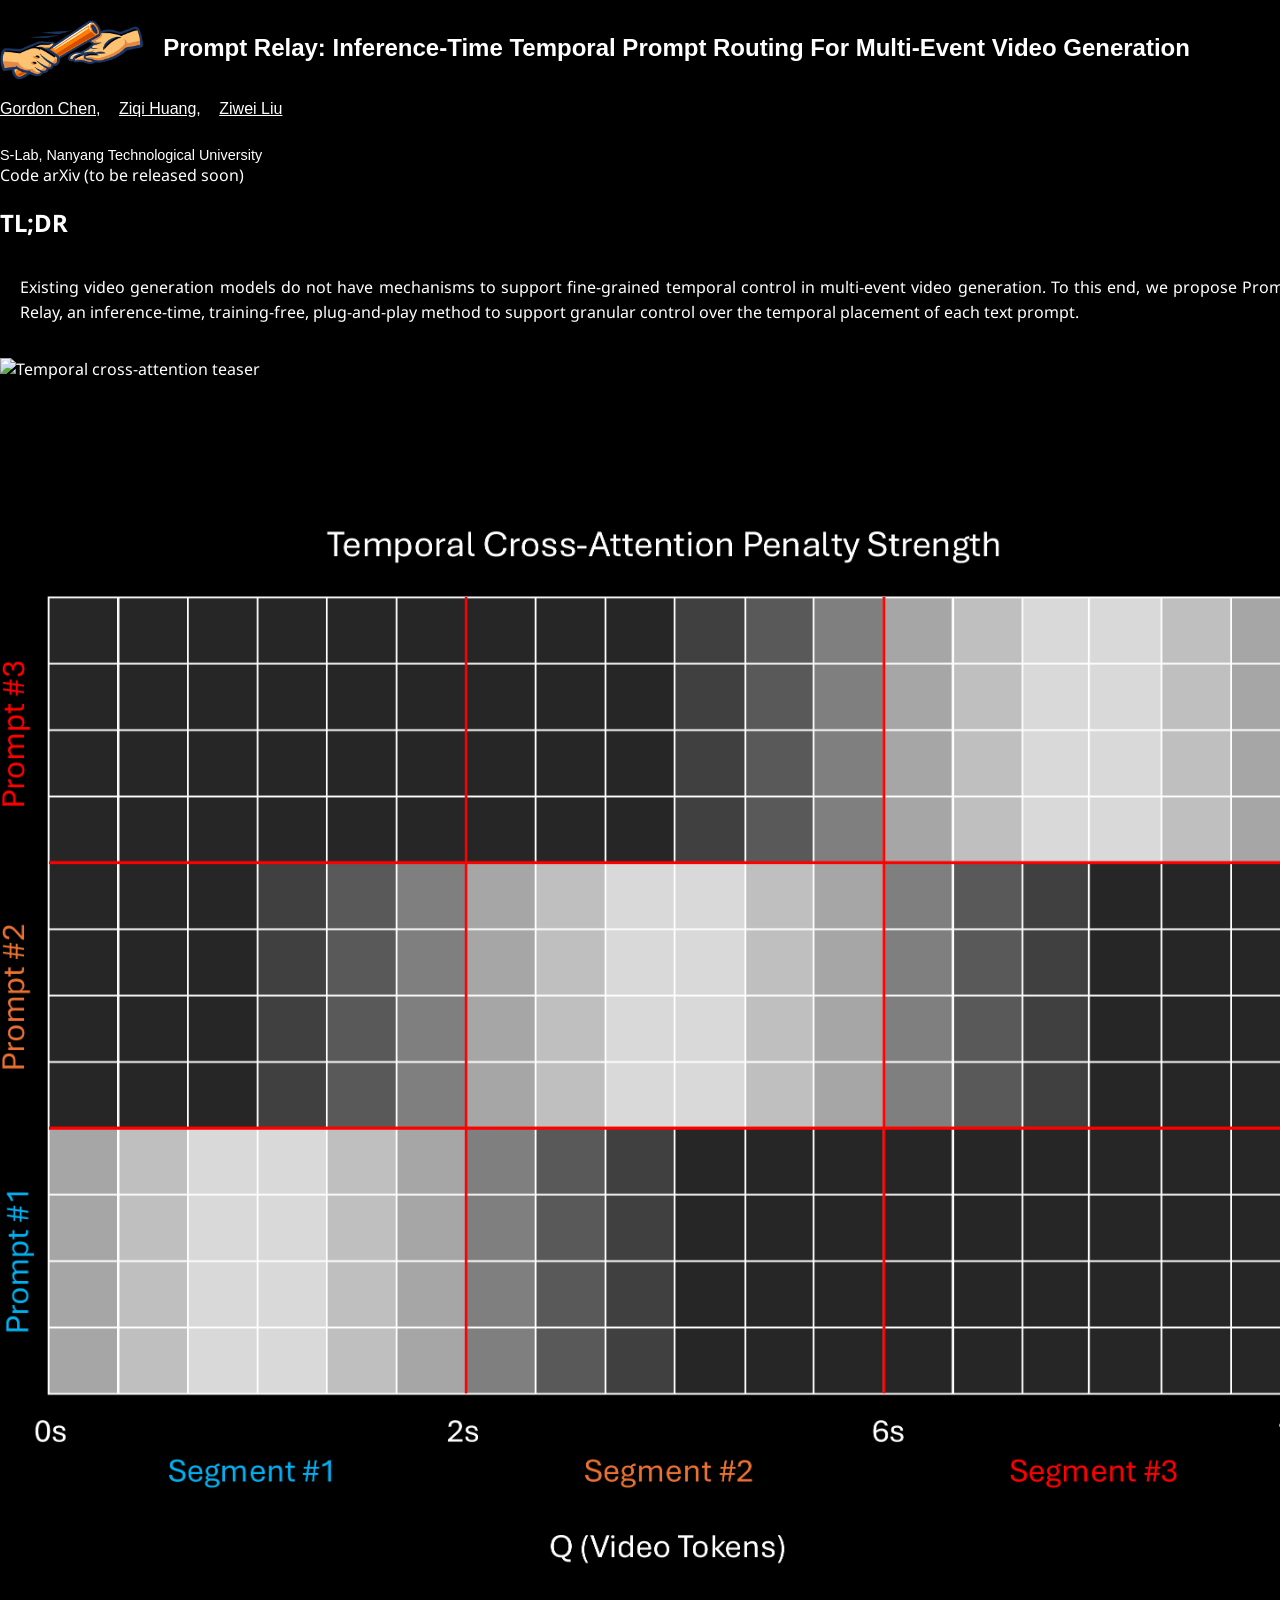
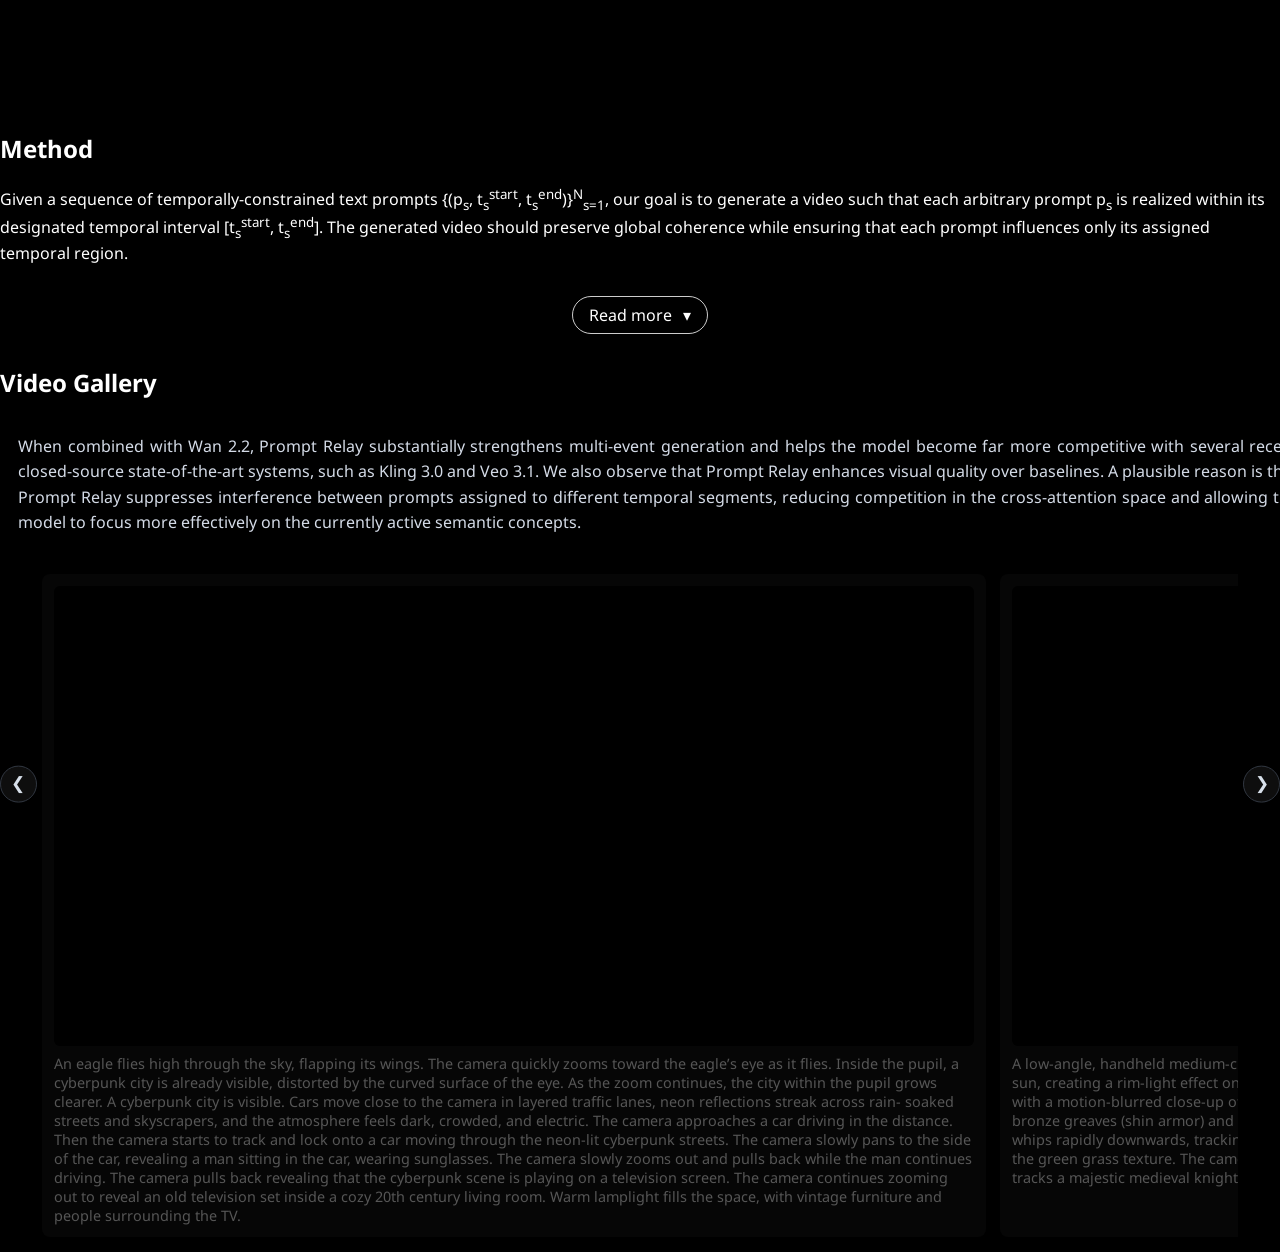
==== index.html @ 47ffadb6 "Update" ====
<!DOCTYPE html>
<html>
<head>
  <meta charset="utf-8">
  <link rel="icon" type="image/png" href="static/images/S.png">

  <title>Prompt Relay</title>
  <link href="https://fonts.googleapis.com/css?family=Google+Sans|Noto+Sans|Castoro"
  rel="stylesheet">

  <link rel="stylesheet" href="static/css/bulma.min.css">
  <link rel="stylesheet" href="static/css/bulma-carousel.min.css">
  <link rel="stylesheet" href="static/css/bulma-slider.min.css">
  <link rel="stylesheet" href="static/css/fontawesome.all.min.css">
  <link rel="stylesheet"
  href="https://cdn.jsdelivr.net/gh/jpswalsh/academicons@1/css/academicons.min.css">
  <link rel="stylesheet" href="static/css/index.css">

  <script src="https://ajax.googleapis.com/ajax/libs/jquery/3.5.1/jquery.min.js"></script>
  <script src="https://documentcloud.adobe.com/view-sdk/main.js"></script>
  <script defer src="static/js/fontawesome.all.min.js"></script>
  <script src="static/js/bulma-carousel.min.js"></script>
  <script src="static/js/bulma-slider.min.js"></script>
  <script src="static/js/index.js"></script>
</head>
<body>


  <section class="hero">
    <div class="hero-body">
      <div class="container is-max-desktop">
        <div class="columns is-centered">
          <div class="column has-text-centered">
            <h1 class="title is-1 publication-title">
              <img src="static/images/application/Logo.png" alt="Logo" class="title-logo">
              Prompt Relay: Inference-Time Temporal Prompt Routing For Multi-Event Video Generation
            </h1>

            <div class="is-size-5 publication-authors">
              <!-- Paper authors -->
              <span class="author-block">
                <a href="https://gordonchen19.github.io/" target="_blank">Gordon Chen</a>,</span>
                <span class="author-block">
                  <a href="https://ziqihuangg.github.io" target="_blank">Ziqi Huang</a>,</span>
                  <span class="author-block">
                    <a href="https://liuziwei7.github.io" target="_blank">Ziwei Liu</a>
                  </span>
                  </div>

                  <br>

                  <div class="is-size-5 publication-authors">
                 <span class="author-block affiliation">S-Lab, Nanyang Technological University </span><br>
                  </div>

                  <div class="column has-text-centered">
                    <div class="publication-links">

                  <!-- Github link -->
                  <span class="link-block">
                    <a href="https://github.com/GordonChen19/Prompt-Relay/" target="_blank"
                    class="external-link button is-normal is-rounded is-dark">
                    <span class="icon">
                      <i class="fab fa-github"></i>
                    </span>
                    <span>Code</span>
                  </a>
                </span>

                <!-- arXiv link -->
                <span class="link-block">
                  <span class="external-link button is-normal is-rounded is-dark" aria-disabled="true">
                    <span class="icon">
                      <i class="ai ai-arxiv"></i>
                    </span>
                    <span>arXiv (to be released soon)</span>
                  </span>
                </span>

            </div>

            
          </div>
        </div>
      </div>
    </div>
  </div>
</section>

<!-- Paper abstract -->
<section class="section hero is-dark">
  <div class="container is-max-desktop">
    <div class="columns is-centered has-text-centered">
      <div class="column is-four-fifths">

        <div class="content">
           <h2 class="title is-3 has-text-centered has-text-white">TL;DR</h2>
          <p class="tldr-summary">
            Existing video generation models do not have mechanisms to support fine-grained temporal control in multi-event video generation. To this end, we propose Prompt Relay, an inference-time, training-free, plug-and-play method to support granular control over the temporal placement of each text prompt.
          </p>
          <figure class="teaser-gif">
            <img src="static/images/Teaser.gif" alt="Temporal cross-attention teaser">
          </figure>
        </div>
      </div>
    </div>
  </div>
</section>
<!-- End paper abstract -->

<!-- Pipeline section -->

  <div class="container is-max-desktop">
    <div class="columns is-centered has-text-centered">
      <div class="column is-four-fifths">
      
        <div class="content has-text-justified">

          <figure class="pipeline-figure">
            <img
              src="static/images/application/Grid.png"
            />
          </figure>
          <h2 class="title is-3 has-text-centered has-text-white">Method</h2>
          <p>
            Given a sequence of temporally-constrained text prompts {(p<sub>s</sub>, t<sub>s</sub><sup>start</sup>, t<sub>s</sub><sup>end</sup>)}<sup>N</sup><sub>s=1</sub>, our goal is to generate a video such that each arbitrary prompt p<sub>s</sub> is realized within its designated temporal interval [t<sub>s</sub><sup>start</sup>, t<sub>s</sub><sup>end</sup>]. The generated video should preserve global coherence while ensuring that each prompt influences only its assigned temporal region.
          </p>

         

          <div class="method-collapsible" data-method-collapsible>
            <div class="method-content" hidden>
              <h2 class="title is-3 has-text-centered has-text-white">Temporal Cross-Attention Routing</h2>
              <p>
                We enforce temporal locality by injecting a distance-based penalty term, C, into the cross-attention mechanism:
              </p>
              <div class="equation">Attn(Q, K, V) = softmax(<span class="frac"><span class="num">QK<sup>T</sup></span><span class="den">&radic;d</span></span> - C(Q, K)) V</div>
              <p>
                The role of C(Q, K) is to suppress attention between query and key tokens that do not fall within the same temporal interval [t<sub>s</sub><sup>start</sup>, t<sub>s</sub><sup>end</sup>]. This constrains each prompt to guide generation only within its designated segment and prevents semantic leakage into other parts of the video. For an arbitrary query token indexed by i and a key token j associated with prompt p<sub>s</sub>, the penalty is defined as:
              </p>
              <div class="equation">C(i, j) = 1[j &isin; K<sub>s</sub>] &middot; <span class="frac"><span class="num">ReLU(|f(i) - m<sub>s</sub>| - w)<sup>2</sup></span><span class="den">2&nbsp;&sigma;<sup>2</sup></span></span>,&nbsp;&nbsp;m<sub>s</sub> = <span class="frac"><span class="num">t<sub>s</sub><sup>start</sup> + t<sub>s</sub><sup>end</sup></span><span class="den">2</span></span></div>
              <p>
                Here, f(i) denotes the latent frame index associated with query token i, and m<sub>s</sub> denotes the midpoint of the corresponding temporal segment. The parameter w defines a local window around the segment midpoint within which no penalty is applied, while σ controls the rate at which attention decays outside this window. Query tokens within the window incur zero penalty and can attend freely to their associated prompt tokens. Beyond this region, attention is smoothly attenuated as a function of the temporal distance between the query and the segment midpoint.
              </p>
              <h3 class="title is-4 has-text-centered has-text-white">Boundry-Aware Decay</h3>
              <p>
                To suppress semantic interference across temporal segments, attention between queries near segment boundaries and prompt tokens from neighboring segments should be negligible. We therefore choose the decay parameter σ so that the attention prior sufficiently decreases near segment endpoints. Since our penalty subtracts C(i,j) from the logits, it applies a multiplicative factor exp(-C(i,j)) to the unnormalized attention scores before softmax. This prior is 1 inside the “free-attention” window and decays toward the segment boundaries. Let the endpoint distance from the segment midpoint be L. We choose σ such that the prior reaches a small user-defined value ϵ ∈ (0,1) at the endpoints:
              </p>
              <div class="equation">
                exp(-<span class="frac"><span class="num">(L - w)<sup>2</sup></span><span class="den">2&sigma;<sup>2</sup></span></span>) = &epsilon; &rArr; &sigma; = <span class="frac"><span class="num">L - w</span><span class="den">2 ln(1/&epsilon;)</span></span>.
              </div>
              <p>
                This formulation ensures smooth transitions between neighboring prompts while preventing destructive interference across segments. As a result, each textual instruction primarily influences its intended temporal region, allowing the model to focus on one semantic concept at a time while maintaining global temporal coherence.
              </p>
            </div>
            <button class="method-read-button" type="button" aria-expanded="false">Read more</button>
          </div>
        </div>
      </div>
    </div>
  </div>

<!-- End Pipeline section -->




<!-- Video grid section -->
<section class="section hero is-dark">
  <div class="container is-max-desktop video-grid-section">
    <h2 class="title is-3 has-text-centered">Video Gallery</h2>
    <p class="video-gallery-note">
      When combined with Wan 2.2, Prompt Relay substantially strengthens multi-event generation and helps the model become far more competitive with several recent closed-source state-of-the-art systems, such as Kling 3.0 and Veo 3.1. We also observe that Prompt Relay enhances visual quality over baselines. A plausible reason is that Prompt Relay suppresses interference between prompts assigned to different temporal segments, reducing competition in the cross-attention space and allowing the model to focus more effectively on the currently active semantic concepts.
      
    </p>

    <div class="video-row">
      <div class="video-carousel" data-video-carousel tabindex="0" aria-label="Video gallery carousel">
        <button class="video-carousel-nav is-prev" type="button" aria-label="Show previous video">&#10094;</button>
        <div class="video-carousel-viewport">
          <div class="video-carousel-track">
        <div
          class="video-card"
          data-default-model="wan2-2-prompt-relay"
          data-model-config='[
            {"key":"kling-2-6","label":"Kling 2.6"},
            {"key":"kling-3-0","label":"Kling 3.0"},
            {"key":"veo3-1","label":"Veo3.1"},
            {"key":"wan2-2","label":"Wan2.2"},
            {"key":"wan2-2-prompt-relay","label":"Wan2.2 + Prompt Relay (Ours)"}
          ]'
          data-model-kling-2-6="static/videos/eagle/kling26.mp4"
          data-model-kling-3-0="static/videos/eagle/kling3.mp4"
          data-model-veo3-1="static/videos/eagle/veo31.mp4"
          data-model-wan2-2="static/videos/eagle/wan22.mp4"
          data-model-wan2-2-prompt-relay="static/videos/eagle/scene_transition_1.mp4">
          <div class="media-wrap">
            <video class="media-clip" src="static/videos/eagle/scene_transition_1.mp4" autoplay muted loop playsinline preload="metadata"></video>
          </div>
          <div class="video-caption">An eagle flies high through the sky, flapping its wings. The camera quickly zooms toward the eagle’s eye as it flies. Inside the
pupil, a cyberpunk city is already visible, distorted by the curved surface of the eye. As the zoom continues, the city within the pupil
grows clearer. A cyberpunk city is visible. Cars move close to the camera in layered traffic lanes, neon reflections streak across rain-
soaked streets and skyscrapers, and the atmosphere feels dark, crowded, and electric. The camera approaches a car driving in the
distance. Then the camera starts to track and lock onto a car moving through the neon-lit cyberpunk streets. The camera slowly pans to
the side of the car, revealing a man sitting in the car, wearing sunglasses. The camera slowly zooms out and pulls back while the man
continues driving. The camera pulls back revealing that the cyberpunk scene is playing on a television screen. The camera continues
zooming out to reveal an old television set inside a cozy 20th century living room. Warm lamplight fills the space, with vintage furniture
and people surrounding the TV.</div>
        </div>
        <div
          class="video-card"
          data-prompt="A caveman stands in a rugged landscape, transforms into a Spartan warrior, then into a medieval knight in full armor."
          data-default-model="wan2-2-prompt-relay"
          data-model-config='[
            {"key":"kling-2-6","label":"Kling 2.6"},
            {"key":"kling-3-0","label":"Kling 3.0"},
            {"key":"veo3-1","label":"Veo3.1"},
            {"key":"wan2-2","label":"Wan2.2"},
            {"key":"wan2-2-prompt-relay","label":"Wan2.2 + Prompt Relay (Ours)"}
          ]'
          data-model-kling-2-6="static/videos/caveman/kling26.mp4"
          data-model-kling-3-0="static/videos/caveman/kling3.mp4"
          data-model-veo3-1="static/videos/caveman/veo31.mp4"
          data-model-wan2-2="static/videos/caveman/wan22.mp4"
          data-model-wan2-2-prompt-relay="static/videos/caveman/scene_transition_2.mp4">
          <div class="media-wrap">
            <video class="media-clip" src="static/videos/caveman/scene_transition_2.mp4" autoplay muted loop playsinline preload="metadata"></video>
          </div>
          <div class="video-caption">A low-angle, handheld medium-close shot tracking a rugged caveman walking through tall, swaying grass. He is backlit
by the setting sun, creating a rim-light effect on his furs. The camera whips rapidly downwards, tracking past the caveman's hairy
legs. The frame fills with a motion-blurred close-up of the rushing green grass texture. The camera whips rapidly upwards from the
grass, revealing the bronze greaves (shin armor) and red tunic of a Spartan. It continues tilting up to a medium-close shot of a
Spartan soldier. The camera whips rapidly downwards, tracking past the Spartan's large round shield and legs. The frame fills with
a motion-blurred close-up of the green grass texture. The camera whips rapidly upwards from the grass, revealing the metal-shod
hooves of a horse. The camera tracks a majestic medieval knight in shining plate armor riding the horse through the grass.</div>
        </div>
        <div
          class="video-card"
          data-prompt=""
          data-default-model="wan2-2-prompt-relay"
          data-model-config='[
            {"key":"kling-2-6","label":"Kling 2.6"},
            {"key":"kling-3-0","label":"Kling 3.0"},
            {"key":"veo3-1","label":"Veo3.1"},
            {"key":"wan2-2","label":"Wan2.2"},
            {"key":"wan2-2-prompt-relay","label":"Wan2.2 + Prompt Relay (Ours)"}
          ]'
          data-model-kling-2-6="static/videos/hkcanyon/kling26.mp4"
          data-model-kling-3-0="static/videos/hkcanyon/kling3.mp4"
          data-model-veo3-1="static/videos/hkcanyon/veo31.mp4"
          data-model-wan2-2="static/videos/hkcanyon/wan22.mp4"
          data-model-wan2-2-prompt-relay="static/videos/hkcanyon/pr.mp4">
          <div class="media-wrap">
            <video class="media-clip" src="static/videos/hkcanyon/pr.mp4" autoplay muted loop playsinline preload="metadata"></video>
          </div>
          <div class="video-caption"> Prompt: A handheld, front-facing, selfie perspective of a man filming himself at arm’s length, as if he is vlogging. The
framing feels intimate and direct, with the camera clearly handheld. The man looks directly into the lens, centered in frame,
standing on a busy street in Hong Kong. Neon signs glow behind him, skyscrapers loom overhead, and crowds move in the
background. The lighting is vibrant and urban, while the man remains centered and continues looking directly into the
camera. The man raises his hand toward the camera. His palm moves closer until his hand completely fills the frame and
covers the camera, smoothly blocking the lens and cutting off the scene. The hand pulls away from the lens, revealing the
man in the same framing but now is filming himself in the grand canyons. The lighting is dramatic, with strong contrasts.</div>
        </div>
        <div
          class="video-card"
          data-prompt=""
          data-default-model="wan2-2-prompt-relay"
          data-model-config='[
            {"key":"kling-2-6","label":"Kling 2.6"},
            {"key":"kling-3-0","label":"Kling 3.0"},
            {"key":"veo3-1","label":"Veo3.1"},
            {"key":"wan2-2","label":"Wan2.2"},
            {"key":"wan2-2-prompt-relay","label":"Wan2.2 + Prompt Relay (Ours)"}
          ]'
          data-model-kling-2-6="static/videos/child/kling26.mp4"
          data-model-kling-3-0="static/videos/child/kling3.mp4"
          data-model-veo3-1="static/videos/child/veo31.mp4"
          data-model-wan2-2="static/videos/child/wan22.mp4"
          data-model-wan2-2-prompt-relay="static/videos/child/prompt_relay.mp4">
          <div class="media-wrap">
            <video class="media-clip" src="static/videos/child/prompt_relay.mp4" autoplay muted loop playsinline preload="metadata"></video>
          </div>
          <div class="video-caption">Prompt: A single continuous cinematic shot inside a cozy child's bedroom during the daytime. Warm sunlight streams through the window, toys and books are scattered around the room, and the atmosphere feels lively, playful, and realistic. A young boy is playing in his room. A young boy is lying flat on his bed in the middle of his room, staring up at the ceiling. After a brief moment, he rolls over, pushes himself up, stands on the mattress, and starts jumping on the bed. He bounces up and down repeatedly with excitement, his hair and clothes moving naturally with each jump, while the bed sheets ripple beneath him. The boy then runs toward a pile of toys near the corner of the room, grabs a toy airplane, and pretends to fly it through the air while making playful swooping motions with his arm. He races in a circle around the room.</div>
        </div>
          </div>
        </div>
        <button class="video-carousel-nav is-next" type="button" aria-label="Show next video">&#10095;</button>
        <div class="video-carousel-dots" aria-label="Select video"></div>
      </div>
    </div>

  </div>
</section>
<!-- End video grid section -->

<div class="prompt-overlay" id="prompt-overlay" aria-hidden="true">
  <div class="prompt-panel" role="dialog" aria-modal="true" aria-labelledby="prompt-title">
    <div class="prompt-header">
      <h3 id="prompt-title" class="title is-4">Full Prompt</h3>
      <button class="prompt-close" type="button" aria-label="Close prompt">&times;</button>
    </div>
    <pre class="prompt-text" id="prompt-text"></pre>
  </div>
</div>


  <footer class="footer">
  <div class="container">
    <div class="columns is-centered">
      <div class="column is-8">
        <div class="content">



        </div>
      </div>
    </div>
  </div>
</footer>

<!-- Statcounter tracking code -->
  
<!-- You can add a tracker to track page visits by creating an account at statcounter.com -->

    <!-- End of Statcounter Code -->

  </body>
  </html>
---- static/css/index.css ----
html,
body {
  margin: 0;
  padding: 0;
  background-color: #000;
}

body {
  font-family: 'Noto Sans', sans-serif;
  background-color: #000;
  color: #fff;
}

.hero, .section, .hero-body {
  background-color: #000;
  color: #fff;
}

.section.hero .content,
.section.hero .column,
.section.hero .container {
  background-color: transparent;
  color: #fff;
}

.hero.is-light,
.section.hero.is-light {
  background-color: #000;
  color: #fff;
}

.hero.is-dark,
.section.hero.is-dark {
  background-color: #000;
  color: #fff;
}


.footer .icon-link {
    font-size: 25px;
    color: #fff;
}

.footer {
  background-color: #000;
  color: #fff;
}

.link-block a,
.link-block .button {
    margin-top: 5px;
    margin-bottom: 5px;
}

.dnerf {
  font-variant: small-caps;
}


.teaser .hero-body {
  padding-top: 0;
  padding-bottom: 3rem;
}

.teaser {
  font-family: 'Google Sans', sans-serif;
}


.publication-title {
}

.publication-banner {
  max-height: parent;

}

.publication-banner video {
  position: relative;
  left: auto;
  top: auto;
  transform: none;
  object-fit: fit;
}

.publication-header .hero-body {
}

.publication-title {
    font-family: 'Google Sans', sans-serif;
}

.publication-authors .author-block:not(.affiliation) {
  margin-right: 14px;
  margin-bottom: 6px;
}

.publication-authors .author-block:not(.affiliation):last-child {
  margin-right: 0;
}

.affiliation {
  font-size: 0.9em;
  margin-right: 0;
  display: inline-block;
}

.math-block {
  background: transparent;
  color: #fff;
  font-family: 'Menlo', monospace;
  white-space: pre-wrap;
  margin: 0.5rem 0;
  padding: 0;
}

.equation {
  text-align: center;
  font-family: 'Menlo', monospace;
  color: #fff;
  margin: 0.75rem 0;
  white-space: normal;
  font-size: 1.05em;
}

.equation .frac {
  display: inline-block;
  text-align: center;
  vertical-align: middle;
  margin: 0 4px;
  white-space: nowrap;
}

.equation .frac .num,
.equation .frac .den {
  display: block;
  padding: 0 2px;
}

.equation .frac .den {
  border-top: 1px solid currentColor;
  padding-top: 2px;
}

.equation sup,
.equation sub {
  font-size: 0.75em;
}

.cost-visualizer {
  margin: 1.25rem 0 0.75rem;
  padding: 1rem;
  border: 1px solid #2b2b2b;
  border-radius: 12px;
  background: linear-gradient(180deg, #0d0f12 0%, #050607 100%);
}

.cost-visualizer-title {
  margin-bottom: 0.35rem !important;
}

.cost-visualizer-note {
  margin-bottom: 1rem !important;
  color: #d1d5db;
  font-size: 0.95rem;
}

.cost-controls {
  display: grid;
  grid-template-columns: repeat(3, minmax(0, 1fr));
  gap: 0.7rem 1rem;
  margin-bottom: 1rem;
}

.cost-control {
  display: grid;
  grid-template-columns: 1fr auto;
  align-items: center;
  column-gap: 0.6rem;
  row-gap: 0.4rem;
  font-size: 0.9rem;
  color: #f2f2f2;
}

.cost-control input[type="range"] {
  grid-column: 1 / -1;
  width: 100%;
  accent-color: #3cd4ff;
}

.cost-control-static {
  border-top: 1px dashed #28303a;
  padding-top: 0.45rem;
}

.cost-control-value {
  min-width: 3.3rem;
  text-align: right;
  font-family: 'Menlo', monospace;
  font-size: 0.85rem;
  color: #8ee8ff;
}

.cost-chart-shell {
  border: 1px solid #26313a;
  border-radius: 10px;
  padding: 0.5rem;
  background: #020406;
}

.cost-attention-chart {
  width: 100%;
  height: auto;
  display: block;
}

.cost-grid-line {
  stroke: #2a3138;
  stroke-width: 1;
}

.cost-grid-label {
  fill: #9ca3af;
  font-size: 10px;
  font-family: 'Noto Sans', sans-serif;
}

.cost-axis-line {
  stroke: #6b7280;
  stroke-width: 1.2;
}

.cost-axis-title {
  fill: #e5e7eb;
  font-size: 12px;
  font-family: 'Noto Sans', sans-serif;
}

.cost-segment-zone {
  fill: rgba(84, 247, 170, 0.09);
}

.cost-no-penalty-zone {
  fill: rgba(82, 198, 255, 0.12);
}

.cost-attention-path {
  fill: none;
  stroke: #3cd4ff;
  stroke-width: 2.5;
  stroke-linecap: round;
  stroke-linejoin: round;
}

.cost-query-line {
  stroke: #f59e0b;
  stroke-width: 1.5;
  stroke-dasharray: 5 4;
}

.cost-query-point {
  fill: #f59e0b;
}

.cost-query-label {
  fill: #fcd34d;
  font-size: 11px;
  font-family: 'Menlo', monospace;
}

.cost-readout {
  margin-top: 0.8rem;
  display: flex;
  flex-wrap: wrap;
  gap: 0.6rem 1.3rem;
  font-size: 0.9rem;
  color: #dbeafe;
}

.cost-readout strong {
  color: #fff;
  font-family: 'Menlo', monospace;
}

@media (max-width: 768px) {
  .cost-controls {
    grid-template-columns: 1fr;
  }

  .cost-readout {
    font-size: 0.85rem;
    gap: 0.5rem 0.9rem;
  }
}

.teaser-gif {
  display: flex;
  justify-content: center;
  margin: 1rem auto 0;
}

.tldr-heading {
  margin: 0 0 0.5rem;
  font-size: 1.45em;
  font-weight: 800;
  color: #fff;
  text-align: center;
}

.section.hero .content h3.tldr-heading {
  color: #fff !important;
}

.tldr-summary {
  margin: 0.75rem 0 0;
  width: 100%;
  max-width: none;
  padding: 1rem 1.25rem;
  text-align: justify;
  text-align-last: left;
  color: #fff;
  line-height: 1.6;
  border: none;
  background: transparent;
}

.teaser-gif img {
  max-width: 130%;
  width: 130%;
  height: auto;
}

.pipeline-figure {
  display: flex;
  justify-content: center;
}

.pipeline-figure img {
  width: 150%;
  max-width: 150%;
  height: auto;
  display: block;
}

.method-collapsible {
  margin-top: 2rem;
  text-align: center;
}

.method-read-button {
  display: inline-block;
  cursor: pointer;
  padding: 0.45rem 1rem;
  border: 1px solid rgba(255, 255, 255, 0.8);
  border-radius: 999px;
  color: #fff;
  font-weight: 700;
  background: transparent;
  user-select: none;
  font: inherit;
}

.method-read-button::after {
  content: " \25BE";
  margin-left: 0.4rem;
}

.method-read-button[aria-expanded="true"]::after {
  content: " \25B4";
}

.method-content {
  margin-bottom: 0.9rem;
}

.method-content[hidden] {
  display: none !important;
}

.method-content p {
  text-align: justify;
  text-align-last: left;
}

.method-content .equation {
  text-align: center;
}

.video-grid-section {
  margin-top: 2rem;
}

.video-gallery-note {
  width: 100%;
  max-width: none;
  margin: 0.25rem 0 1.2rem;
  padding: 0.9rem 1.15rem;
  color: #d4dbe7;
  line-height: 1.6;
  text-align: justify;
  text-align-last: left;
}

.video-row {
  margin-top: 1.5rem;
}

.video-row .row-title {
  margin-bottom: 1rem;
}

.video-carousel {
  position: relative;
  padding: 0 2.6rem;
}

.video-carousel:focus-visible {
  outline: 2px solid #3cd4ff;
  outline-offset: 4px;
  border-radius: 10px;
}

.video-carousel-viewport {
  overflow: hidden;
}

.video-carousel-track {
  display: flex;
  gap: 0.9rem;
  transition: transform 0.35s ease;
  will-change: transform;
}

.video-carousel-track > .video-card {
  flex: 0 0 min(88%, 920px);
  min-width: min(88%, 920px);
  opacity: 0.42;
  transition: opacity 0.25s ease;
}

.video-carousel-track > .video-card.is-active {
  opacity: 1;
}

.video-carousel-nav {
  position: absolute;
  top: clamp(95px, 25vw, 210px);
  transform: translateY(-50%);
  width: 2.3rem;
  height: 2.3rem;
  border-radius: 999px;
  border: 1px solid #313741;
  background: rgba(15, 15, 15, 0.95);
  color: #d8e0ea;
  font-size: 1.05rem;
  line-height: 1;
  cursor: pointer;
  display: grid;
  place-items: center;
  transition: background 0.2s ease, border-color 0.2s ease, color 0.2s ease;
  z-index: 2;
}

.video-carousel-nav.is-prev {
  left: 0;
}

.video-carousel-nav.is-next {
  right: 0;
}

.video-carousel-nav:hover {
  border-color: #4a5667;
  color: #f4f8ff;
}

.video-carousel-nav:disabled {
  opacity: 0.45;
  cursor: default;
}

.video-carousel-nav:focus-visible {
  outline: 2px solid #3cd4ff;
  outline-offset: 2px;
}

.video-carousel-dots {
  margin-top: 0.9rem;
  display: flex;
  justify-content: center;
  gap: 0.5rem;
}

.video-carousel-dot {
  -webkit-appearance: none;
  appearance: none;
  padding: 0;
  flex: 0 0 auto;
  width: 0.62rem;
  height: 0.62rem;
  aspect-ratio: 1 / 1;
  border-radius: 50%;
  border: 1px solid #596274;
  background: transparent;
  line-height: 0;
  cursor: pointer;
  transition: background 0.2s ease, border-color 0.2s ease;
}

.video-carousel-dot.is-active {
  background: #3cd4ff;
  border-color: #3cd4ff;
}

.video-carousel-dot:focus-visible {
  outline: 2px solid #3cd4ff;
  outline-offset: 2px;
}

.video-card {
  background: #0f0f0f;
  padding: 0.75rem;
  border-radius: 8px;
}

.model-switch {
  display: flex;
  flex-wrap: wrap;
  gap: 0.45rem;
  margin-top: 0.6rem;
}

.model-button {
  background: #171a1f;
  border: 1px solid #313741;
  color: #d8e0ea;
  border-radius: 999px;
  padding: 0.3rem 0.72rem;
  font-size: 0.78rem;
  line-height: 1.2;
  cursor: pointer;
  transition: background 0.2s ease, border-color 0.2s ease, color 0.2s ease;
}

.model-button:hover {
  border-color: #4a5667;
  color: #f4f8ff;
}

.model-button.is-active {
  background: rgba(60, 212, 255, 0.12);
  border-color: #3cd4ff;
  color: #dcf8ff;
}

.media-wrap {
  position: relative;
  overflow: hidden;
  border-radius: 6px;
}

.video-card .media-clip {
  width: 100%;
  height: auto;
  display: block;
  background: #000;
}

.video-card video.media-clip {
  pointer-events: none;
}

.prompt-button {
  position: absolute;
  left: 50%;
  bottom: 12px;
  transform: translateX(-50%);
  background: rgba(0, 0, 0, 0.8);
  border: 1px solid #fff;
  color: #fff;
  padding: 0.35rem 0.8rem;
  border-radius: 999px;
  font-size: 0.8rem;
  letter-spacing: 0.02em;
  opacity: 0;
  pointer-events: none;
  transition: opacity 0.2s ease, transform 0.2s ease;
}

.video-card:hover .prompt-button,
.video-card:focus-within .prompt-button {
  opacity: 1;
  pointer-events: auto;
  transform: translateX(-50%) translateY(-2px);
}

.video-caption {
  margin-top: 0.5rem;
  font-size: 0.9em;
  color: #ccc;
}

@media (max-width: 768px) {
  .video-carousel {
    padding: 0 2rem;
  }

  .video-carousel-track {
    gap: 0.7rem;
  }

  .video-carousel-track > .video-card {
    flex: 0 0 86%;
    min-width: 86%;
  }

  .video-carousel-nav {
    width: 2rem;
    height: 2rem;
    font-size: 0.95rem;
  }
}

.prompt-overlay {
  position: fixed;
  inset: 0;
  background: rgba(0, 0, 0, 0.75);
  display: none;
  z-index: 9999;
  padding: 1.5rem;
}

.prompt-overlay.is-visible {
  display: block;
}

.prompt-panel {
  max-width: 900px;
  margin: 0 auto;
  background: #101010;
  border: 1px solid #2b2b2b;
  border-radius: 12px;
  padding: 1rem 1.25rem 1.25rem;
  box-shadow: 0 16px 40px rgba(0, 0, 0, 0.5);
}

.prompt-header {
  display: flex;
  align-items: center;
  justify-content: space-between;
  gap: 1rem;
}

.prompt-close {
  background: transparent;
  border: 1px solid #fff;
  color: #fff;
  width: 32px;
  height: 32px;
  border-radius: 999px;
  cursor: pointer;
  line-height: 1;
}

.prompt-text {
  margin-top: 0.75rem;
  white-space: pre-wrap;
  font-family: 'Menlo', monospace;
  font-size: 0.95rem;
  color: #f5f5f5;
  background: #000;
  border: 1px solid #2b2b2b;
  border-radius: 8px;
  padding: 0.75rem 0.9rem;
  overflow-wrap: anywhere;
}

body.is-prompt-open {
  overflow: hidden;
}

@media (hover: none) {
  .prompt-button {
    opacity: 1;
    pointer-events: auto;
  }
}

.title,
.subtitle,
.content,
.publication-title,
.publication-authors,
.publication-venue,
.publication-awards {
  color: #fff;
}

.publication-authors a,
a {
   color: #fff !important;
}

.publication-authors a:hover,
a:hover {
    text-decoration: underline;
    color: #e0e0e0 !important;
}

a.button,
a.button:hover {
  text-decoration: none;
}

.title-logo {
  height: 60px;
  width: auto;
  margin-right: 12px;
  vertical-align: middle;
}

.publication-authors {
    font-family: 'Google Sans', sans-serif;
}

.publication-venue {
    width: fit-content;
    font-weight: bold;
}

.publication-awards {
    width: fit-content;
    font-weight: bolder;
}

.publication-authors {
}

.author-block {
  display: inline-block;
}

.publication-banner img {
}

.publication-authors {
  /*color: #4286f4;*/
}

.publication-video {
    position: relative;
    width: 100%;
    height: 0;
    padding-bottom: 56.25%;

    overflow: hidden;
    border-radius: 10px !important;
}

.publication-video iframe {
    position: absolute;
    top: 0;
    left: 0;
    width: 100%;
    height: 100%;
}

.publication-body img {
}

.results-carousel {
  overflow: hidden;
}

.results-carousel .item {
  margin: 5px;
  overflow: hidden;
  padding: 20px;
  font-size: 0;
}

.results-carousel video {
  margin: 0;
}

.slider-pagination .slider-page {
  background: #ffffff;
}

.eql-cntrb { 
  font-size: smaller;
}
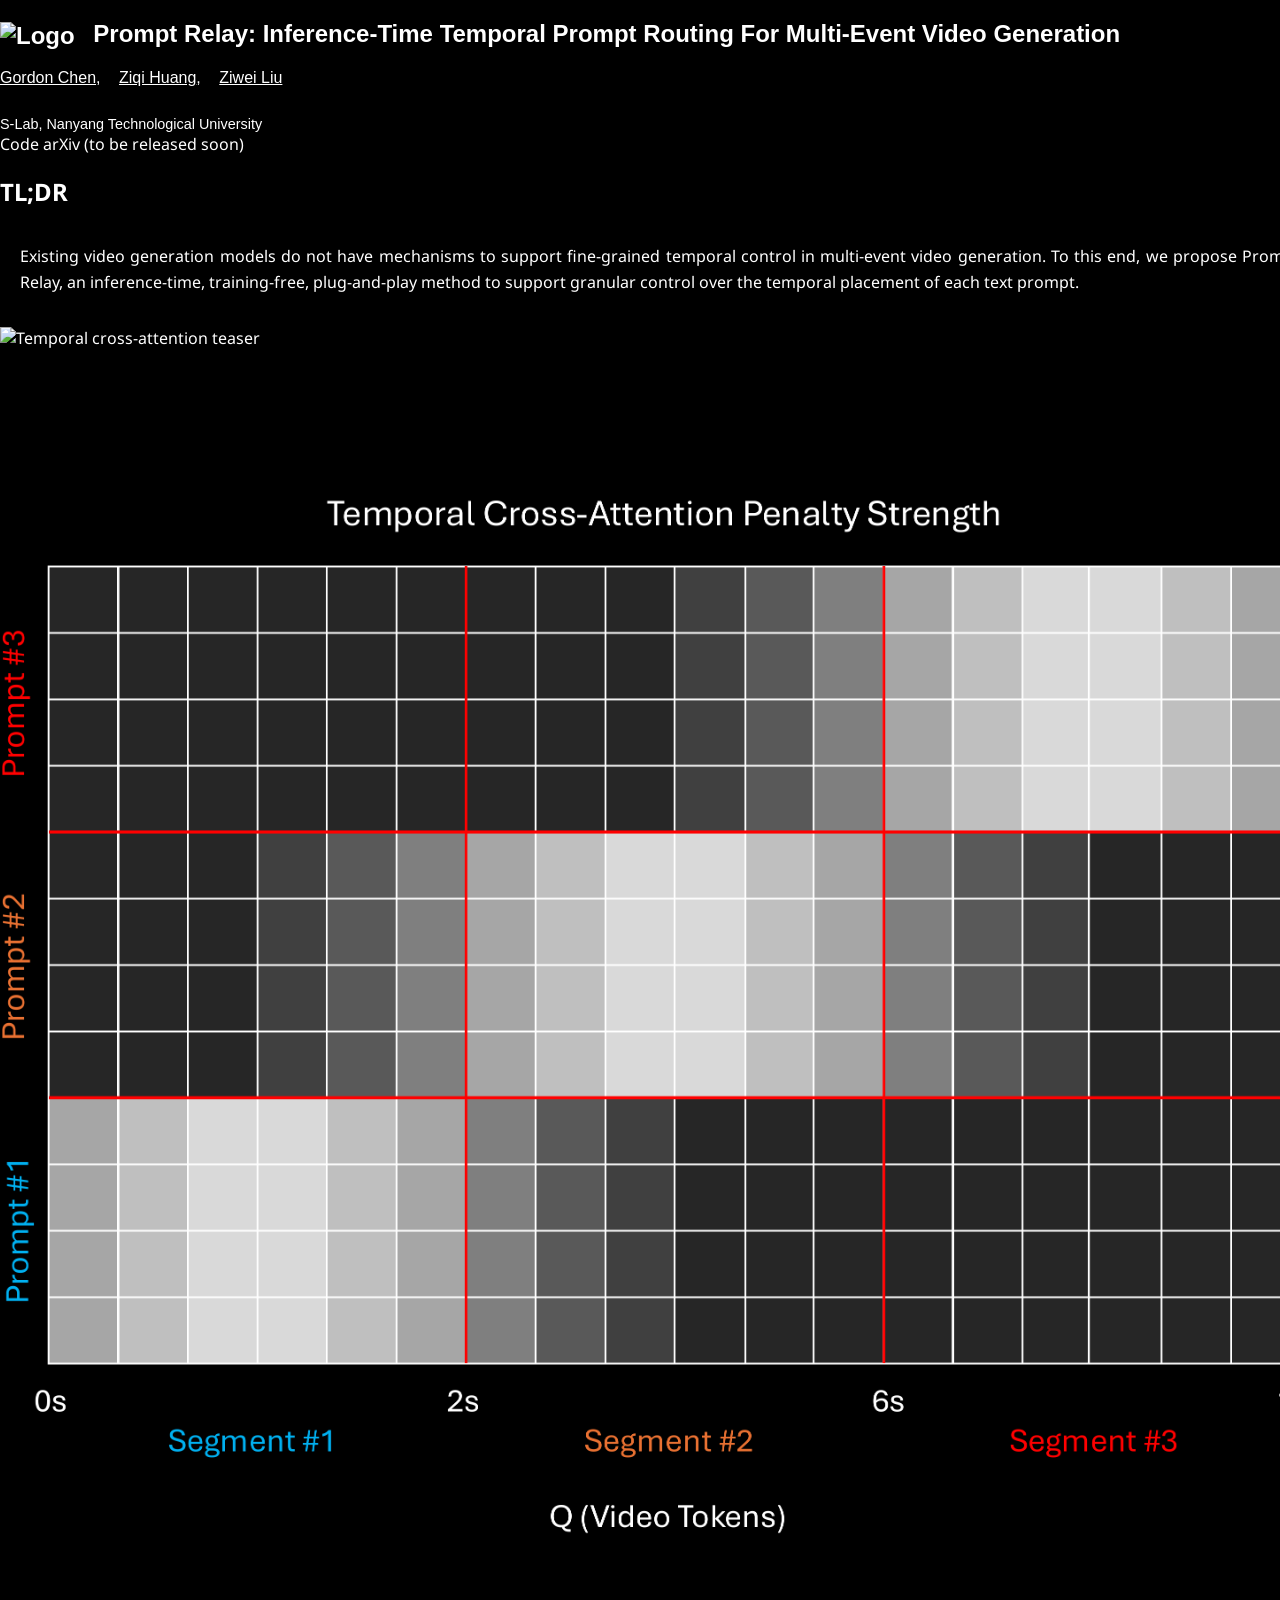
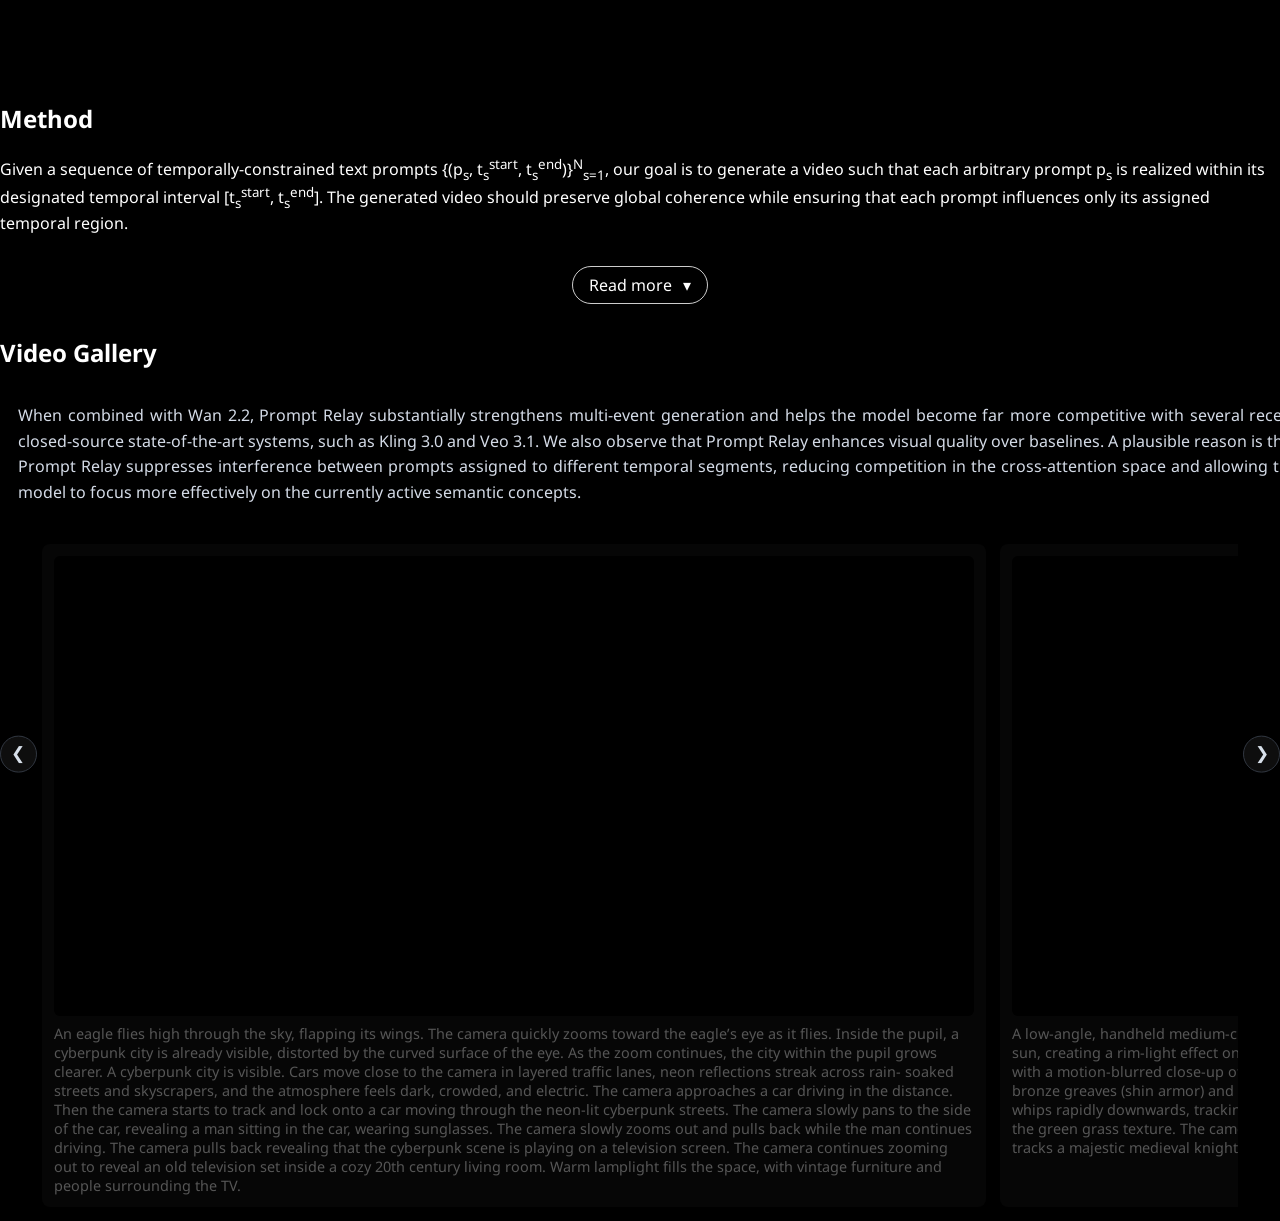
==== commit e1514622: "Update" ====
--- a/index.html
+++ b/index.html
@@ -2,7 +2,7 @@
 <html>
 <head>
   <meta charset="utf-8">
-  <link rel="icon" type="image/png" href="static/images/S.png">
+  <link rel="icon" type="image/png" href="static/images/application/logo.png">
 
   <title>Prompt Relay</title>
   <link href="https://fonts.googleapis.com/css?family=Google+Sans|Noto+Sans|Castoro"
@@ -32,7 +32,7 @@
         <div class="columns is-centered">
           <div class="column has-text-centered">
             <h1 class="title is-1 publication-title">
-              <img src="static/images/application/Logo.png" alt="Logo" class="title-logo">
+              <img src="static/images/application/logo.png" alt="Logo" class="title-logo">
               Prompt Relay: Inference-Time Temporal Prompt Routing For Multi-Event Video Generation
             </h1>
 
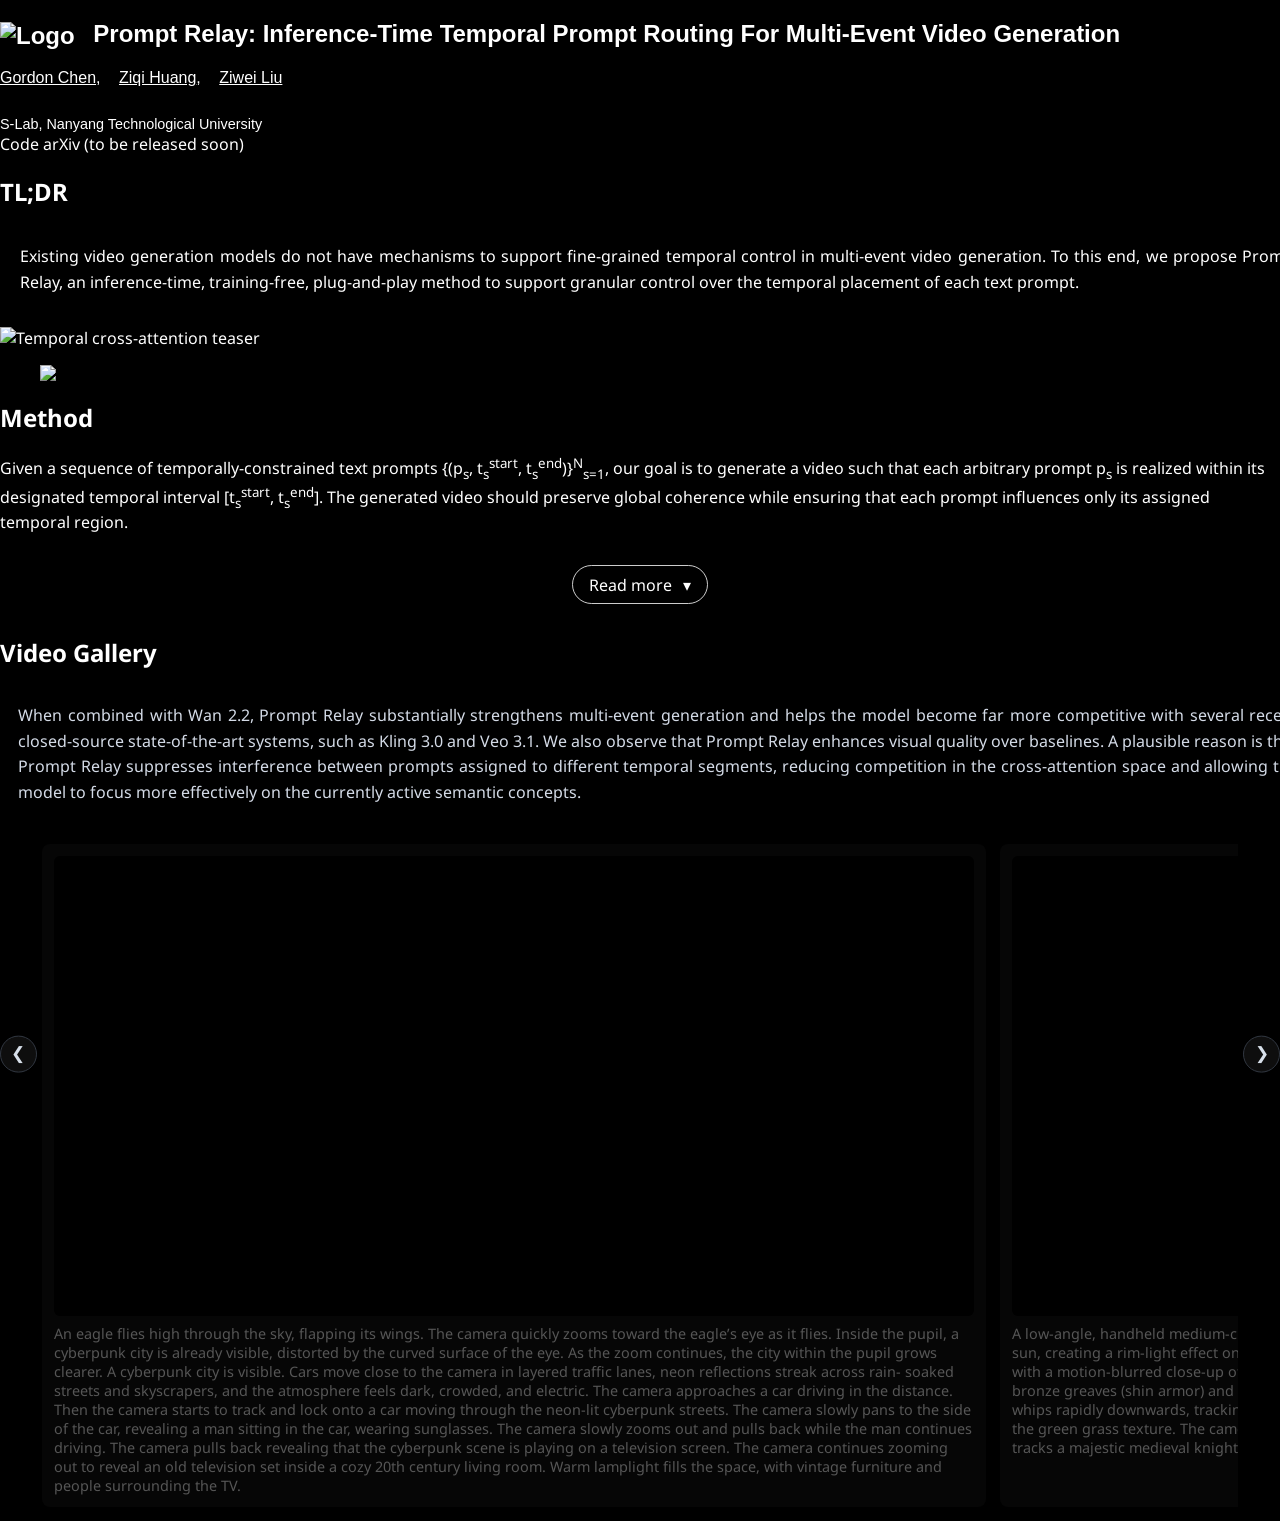
==== commit fa467891: "Update" ====
--- a/index.html
+++ b/index.html
@@ -2,7 +2,7 @@
 <html>
 <head>
   <meta charset="utf-8">
-  <link rel="icon" type="image/png" href="static/images/application/logo.png">
+  <link rel="icon" type="image/png" href="static/images/Logo.png">
 
   <title>Prompt Relay</title>
   <link href="https://fonts.googleapis.com/css?family=Google+Sans|Noto+Sans|Castoro"
@@ -32,7 +32,7 @@
         <div class="columns is-centered">
           <div class="column has-text-centered">
             <h1 class="title is-1 publication-title">
-              <img src="static/images/application/logo.png" alt="Logo" class="title-logo">
+              <img src="static/images/Logo.png" alt="Logo" class="title-logo">
               Prompt Relay: Inference-Time Temporal Prompt Routing For Multi-Event Video Generation
             </h1>
 
@@ -118,7 +118,7 @@
 
           <figure class="pipeline-figure">
             <img
-              src="static/images/application/Grid.png"
+              src="static/images/Grid.png"
             />
           </figure>
           <h2 class="title is-3 has-text-centered has-text-white">Method</h2>
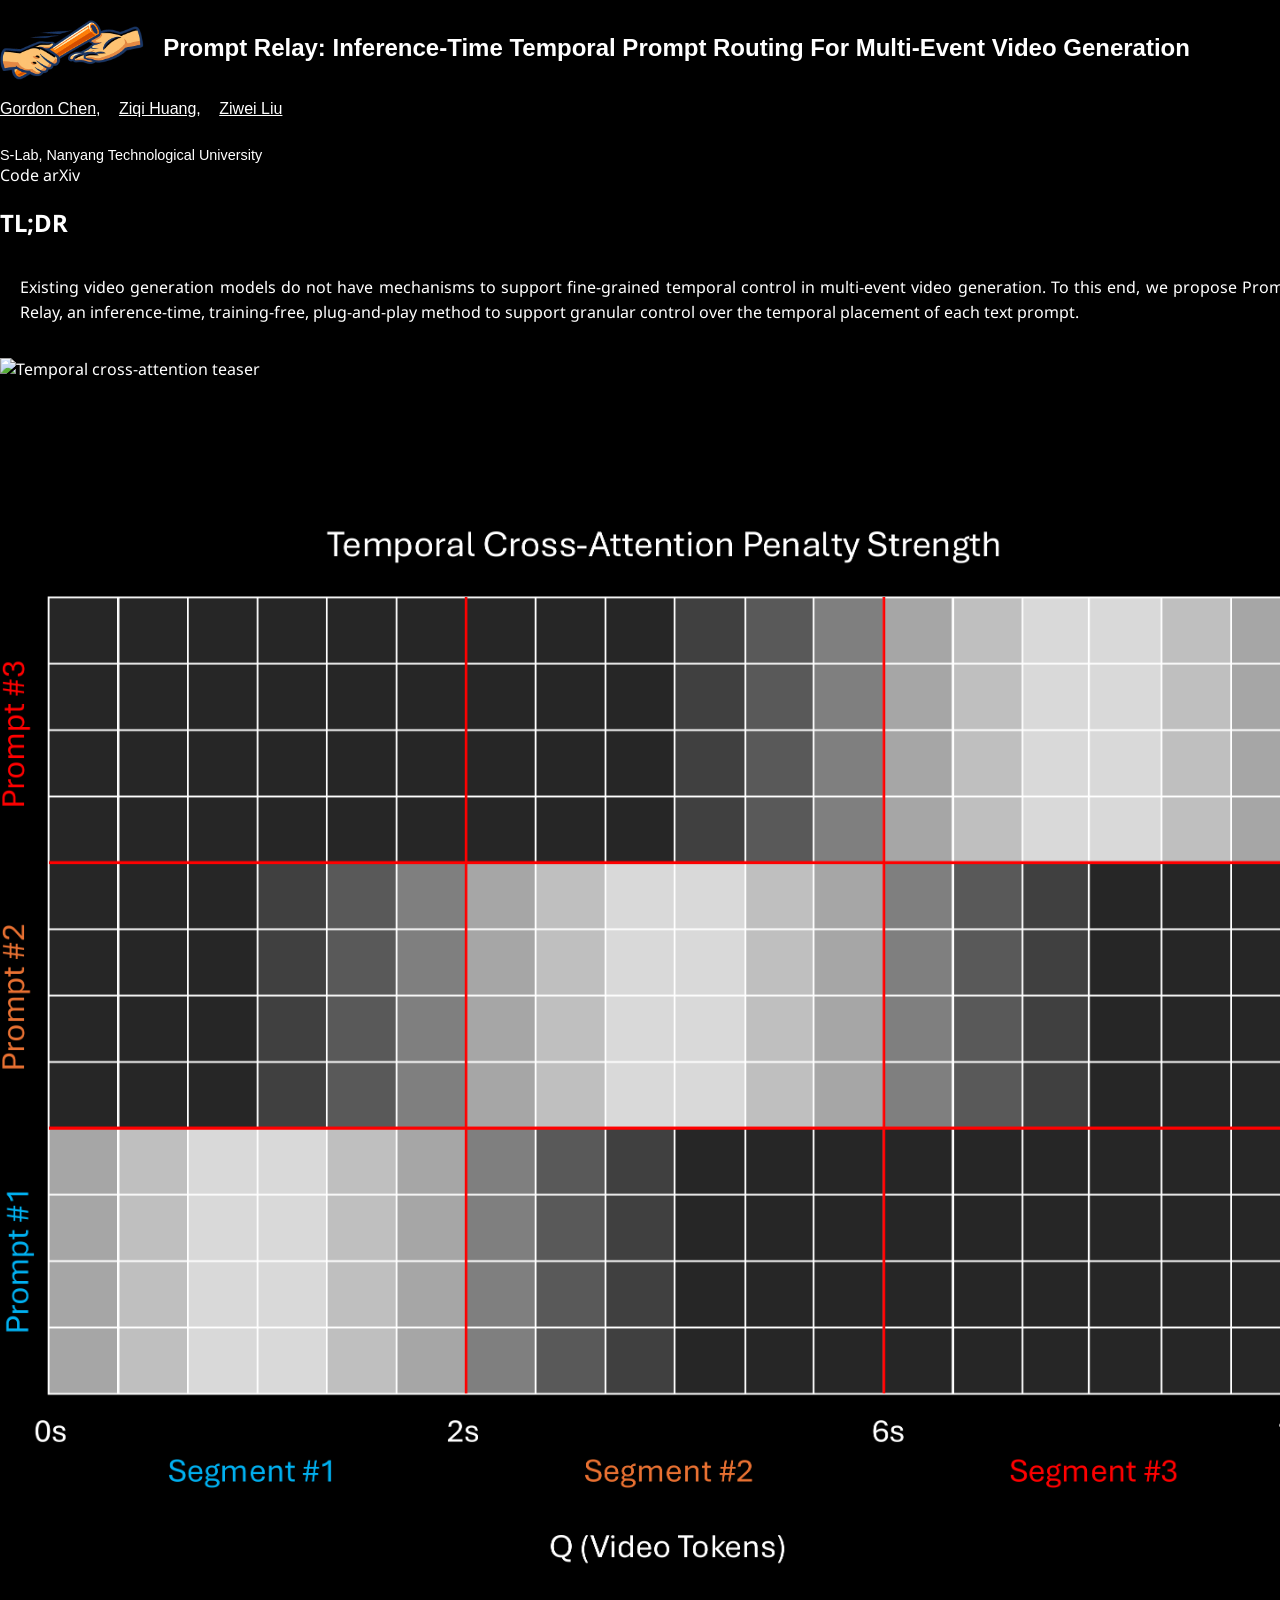
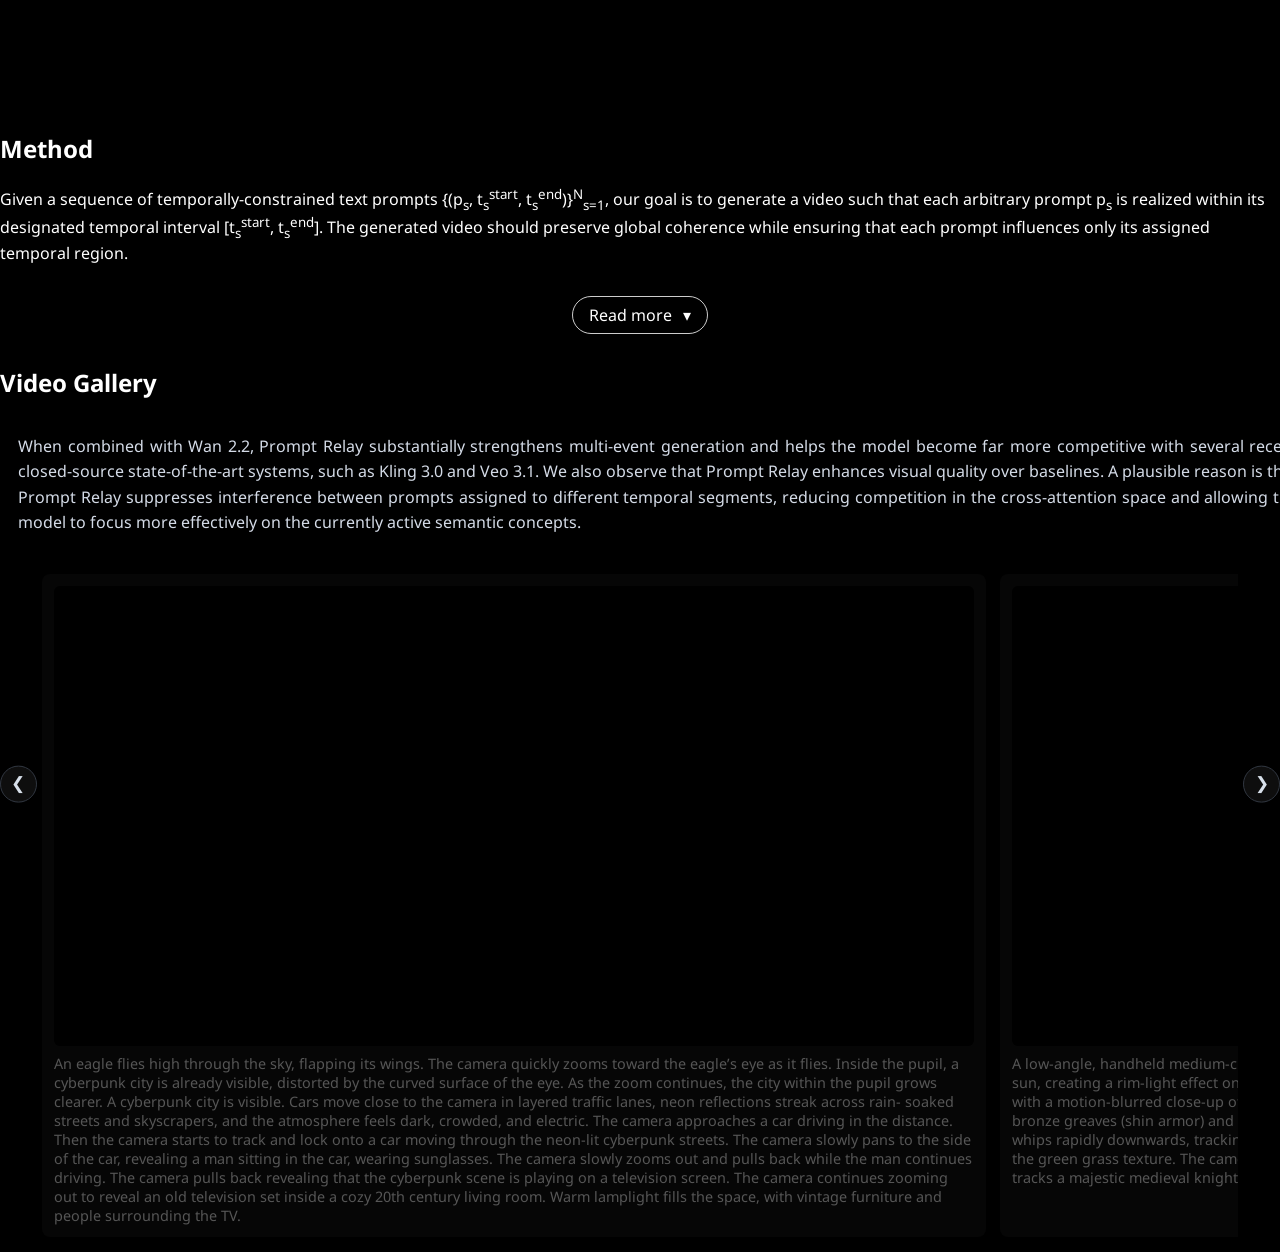
==== commit 58564ef6: "Update" ====
--- a/index.html
+++ b/index.html
@@ -69,12 +69,13 @@
 
                 <!-- arXiv link -->
                 <span class="link-block">
-                  <span class="external-link button is-normal is-rounded is-dark" aria-disabled="true">
+                  <a href="static/pdfs/Prompt_Relay__CVPRW_2026_.pdf" target="_blank"
+                  class="external-link button is-normal is-rounded is-dark">
                     <span class="icon">
                       <i class="ai ai-arxiv"></i>
                     </span>
-                    <span>arXiv (to be released soon)</span>
-                  </span>
+                    <span>arXiv</span>
+                  </a>
                 </span>
 
             </div>
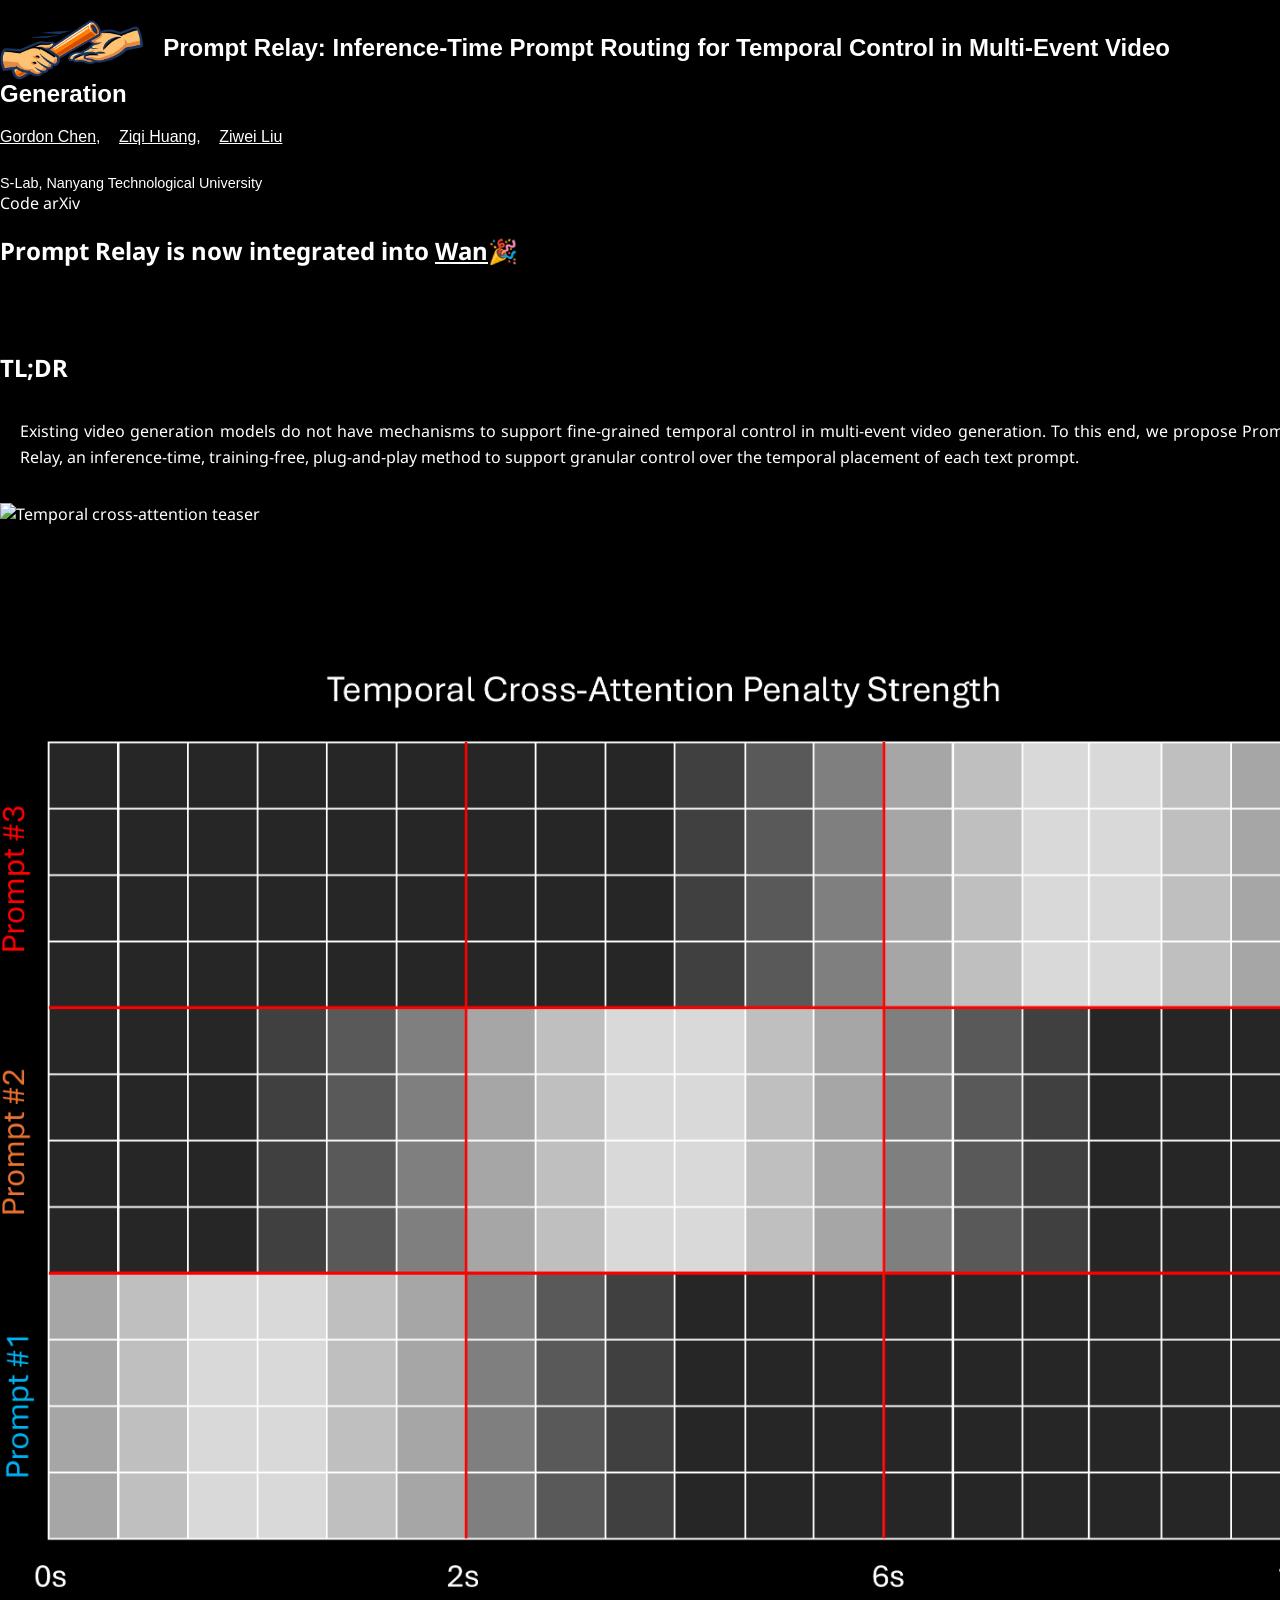
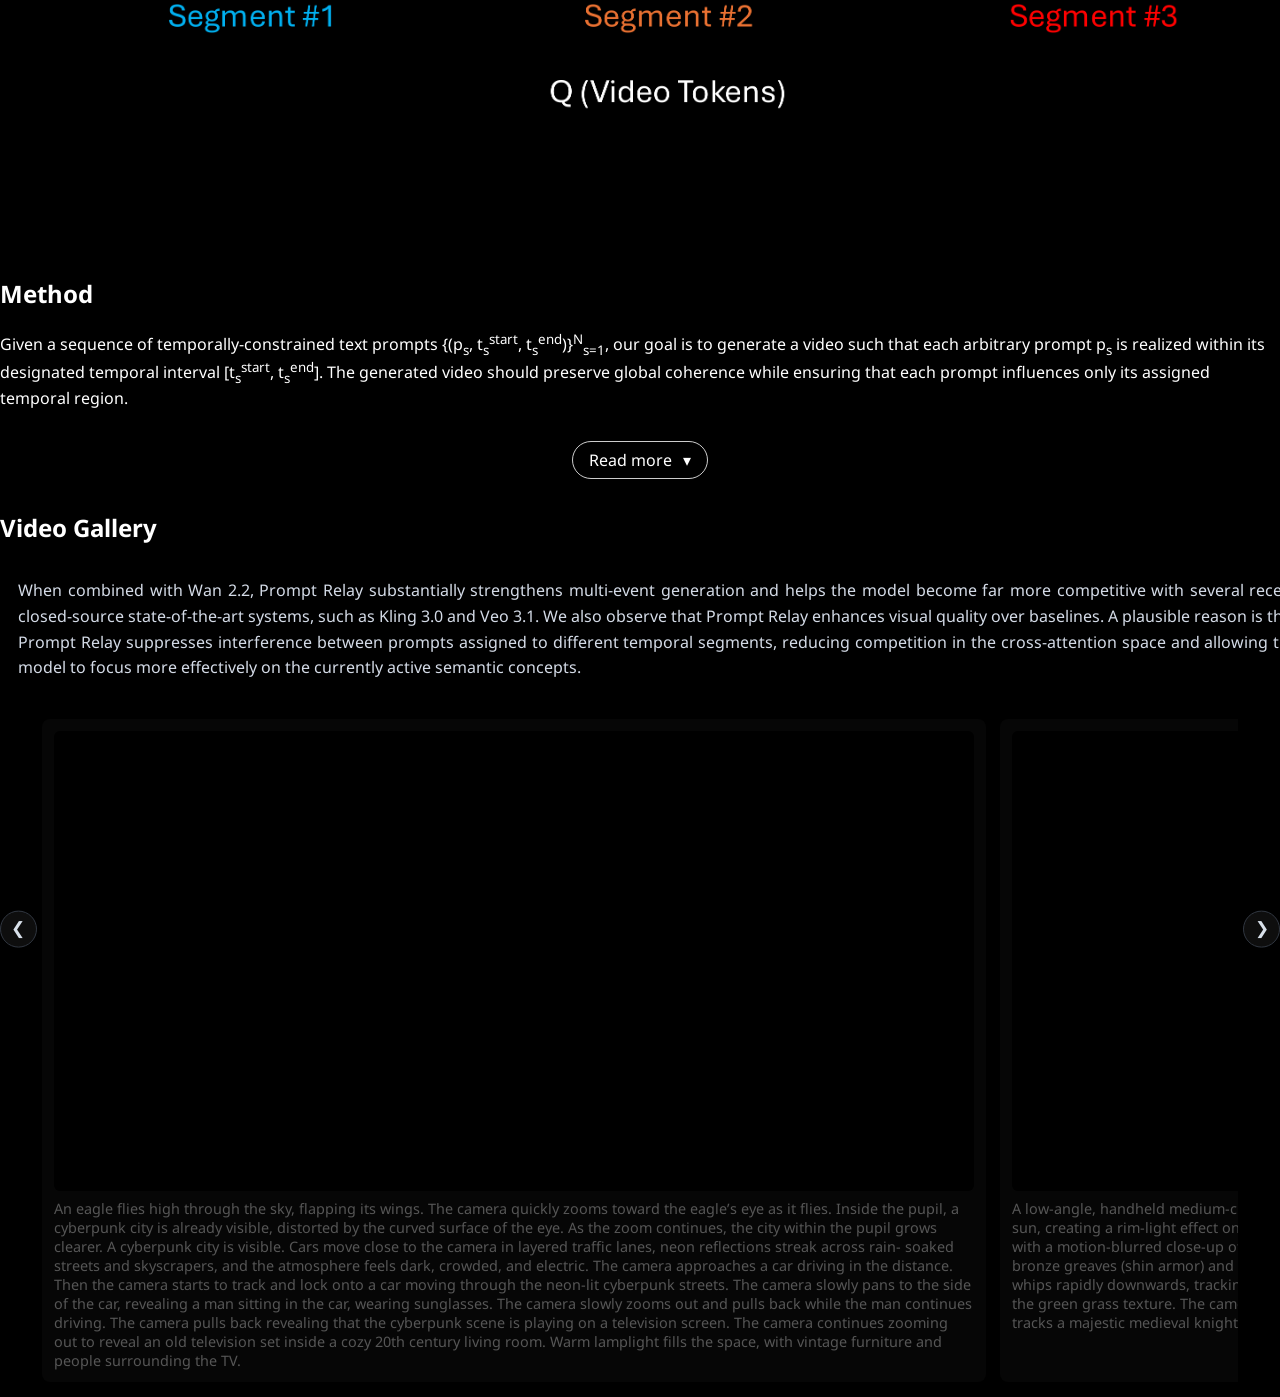
==== commit 775909a2: "Update" ====
--- a/index.html
+++ b/index.html
@@ -33,7 +33,7 @@
           <div class="column has-text-centered">
             <h1 class="title is-1 publication-title">
               <img src="static/images/Logo.png" alt="Logo" class="title-logo">
-              Prompt Relay: Inference-Time Temporal Prompt Routing For Multi-Event Video Generation
+              Prompt Relay: Inference-Time Prompt Routing for Temporal Control in Multi-Event Video Generation
             </h1>
 
             <div class="is-size-5 publication-authors">
@@ -93,7 +93,8 @@
   <div class="container is-max-desktop">
     <div class="columns is-centered has-text-centered">
       <div class="column is-four-fifths">
-
+        <h2 class="title is-3 has-text-centered has-text-white">Prompt Relay is now integrated into <a href="https://github.com/Wan-Video/Wan2.2">Wan</a>🎉</h2>
+        <br><br>
         <div class="content">
            <h2 class="title is-3 has-text-centered has-text-white">TL;DR</h2>
           <p class="tldr-summary">
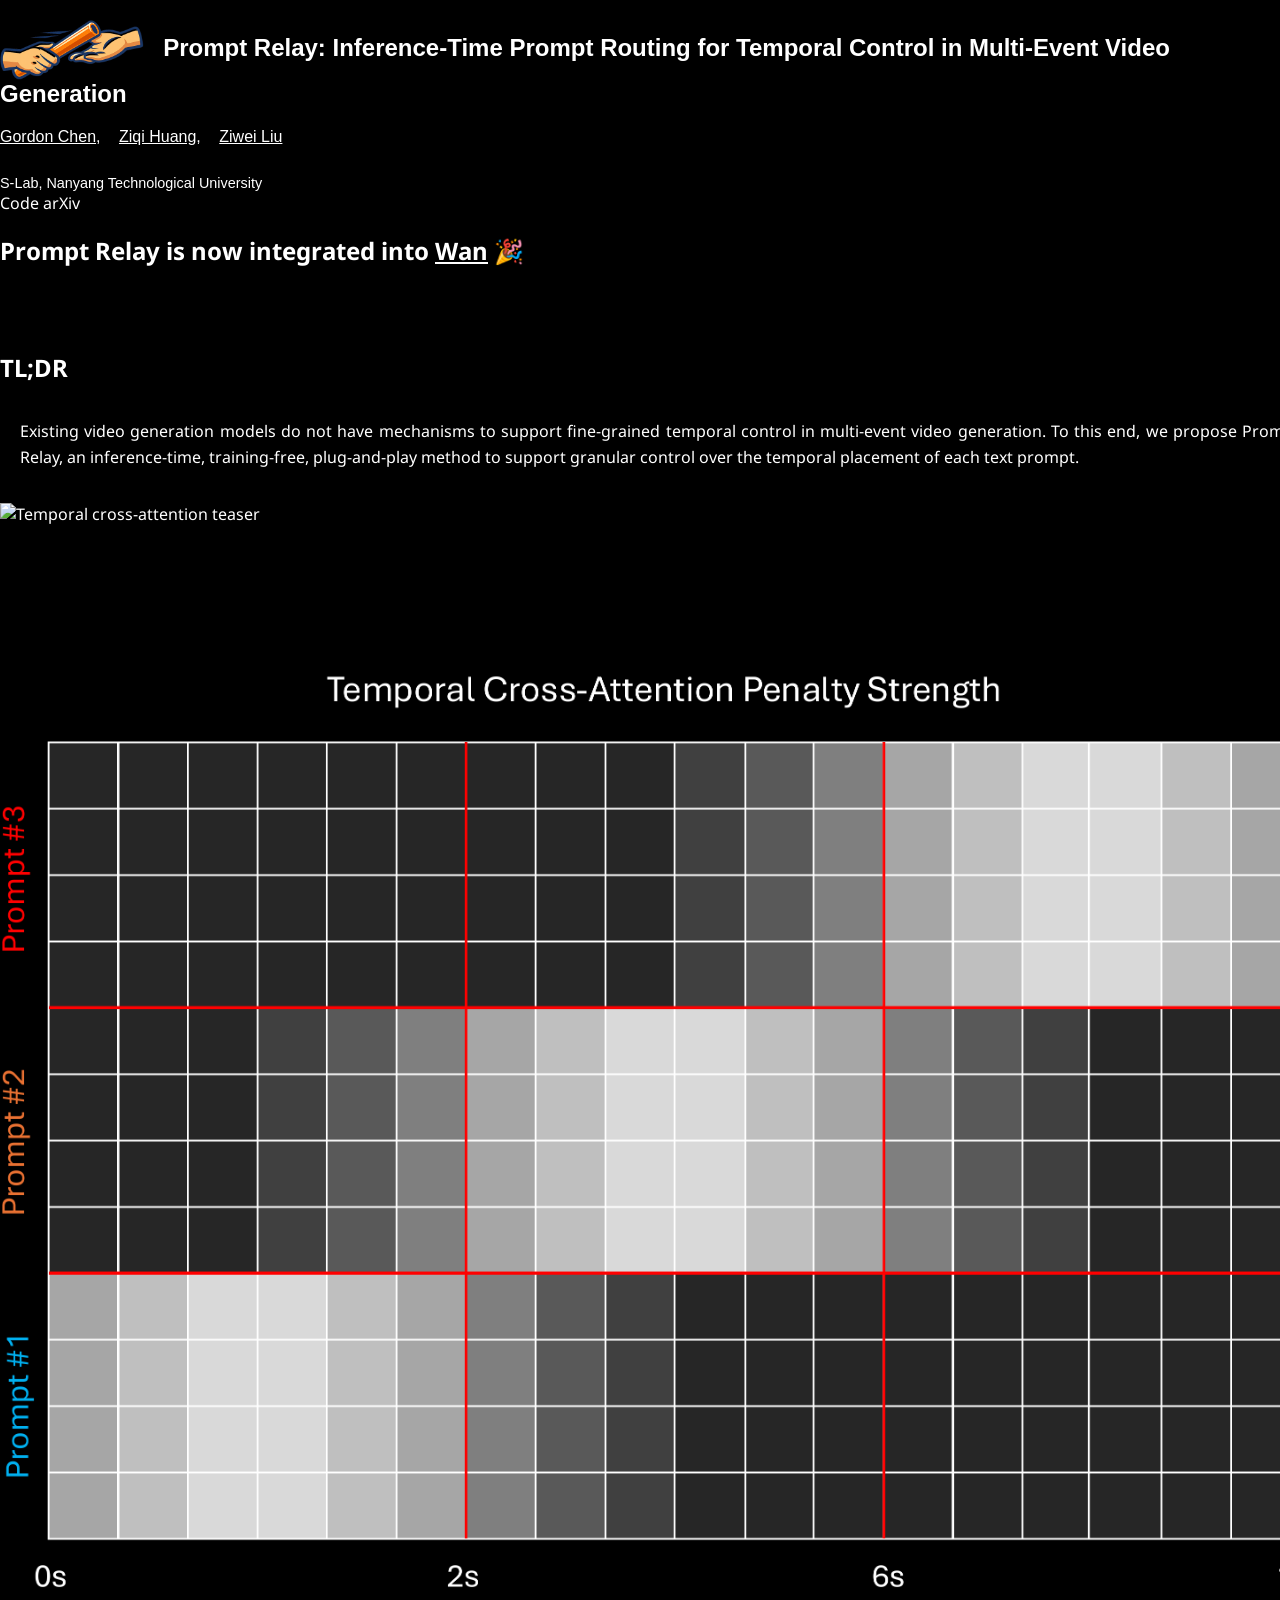
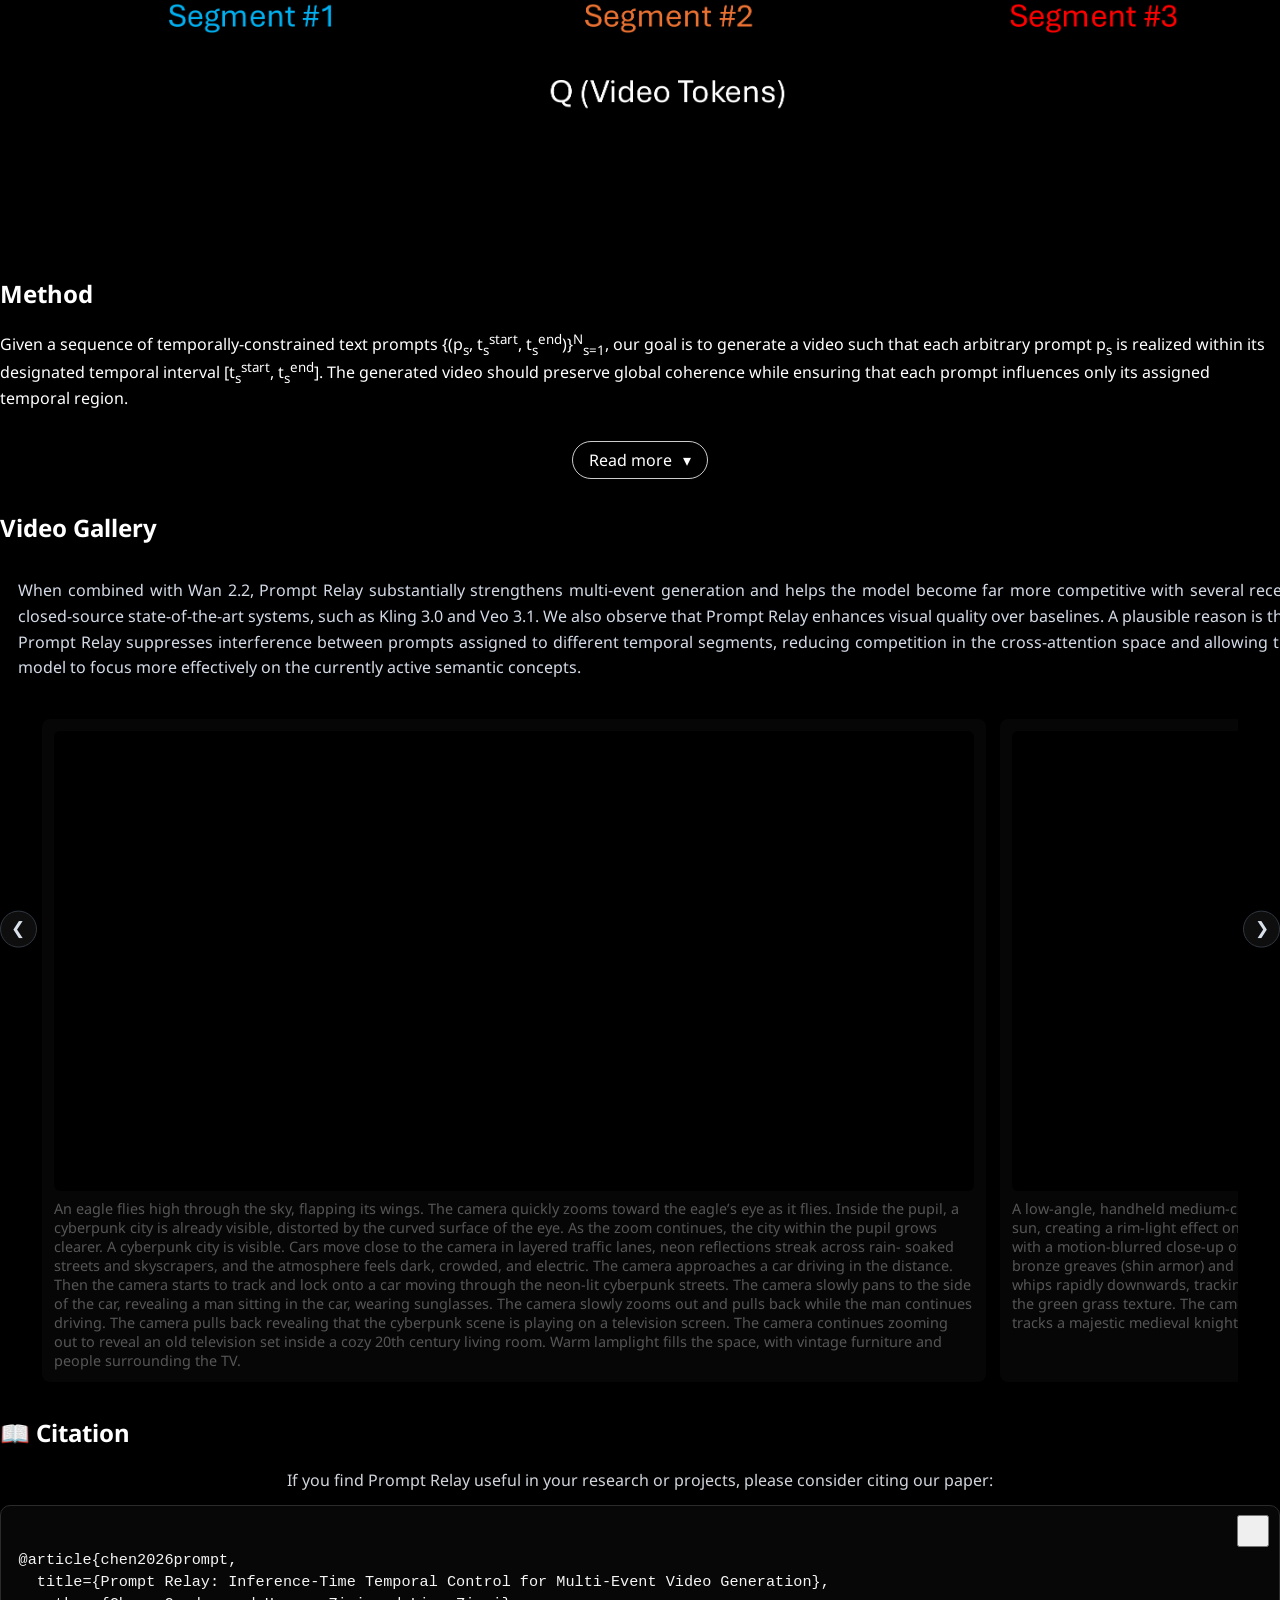
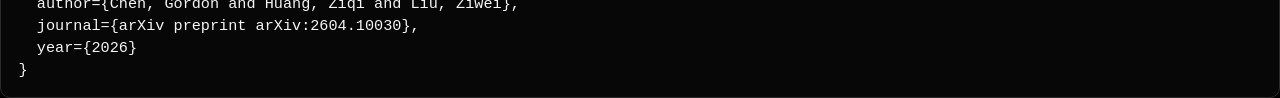
==== commit 706ba0c4: "Bibtex" ====
--- a/index.html
+++ b/index.html
@@ -69,7 +69,7 @@
 
                 <!-- arXiv link -->
                 <span class="link-block">
-                  <a href="static/pdfs/Prompt_Relay__CVPRW_2026_.pdf" target="_blank"
+                  <a href="https://arxiv.org/abs/2604.10030" target="_blank"
                   class="external-link button is-normal is-rounded is-dark">
                     <span class="icon">
                       <i class="ai ai-arxiv"></i>
@@ -93,7 +93,7 @@
   <div class="container is-max-desktop">
     <div class="columns is-centered has-text-centered">
       <div class="column is-four-fifths">
-        <h2 class="title is-3 has-text-centered has-text-white">Prompt Relay is now integrated into <a href="https://github.com/Wan-Video/Wan2.2">Wan</a>🎉</h2>
+        <h2 class="title is-3 has-text-centered has-text-white">Prompt Relay is now integrated into <a href="https://github.com/Wan-Video/Wan2.2">Wan</a> 🎉</h2>
         <br><br>
         <div class="content">
            <h2 class="title is-3 has-text-centered has-text-white">TL;DR</h2>
@@ -305,6 +305,39 @@
   </div>
 </div>
 
+<section class="section" id="citation">
+  <div class="container is-max-desktop">
+    <div class="columns is-centered">
+      <div class="column is-four-fifths">
+        <h2 class="title is-3 has-text-centered"><span aria-hidden="true">📖</span> Citation</h2>
+        <p class="citation-note">
+          If you find Prompt Relay useful in your research or projects, please consider citing our paper:
+        </p>
+        <div class="citation-bibtex-shell">
+          <button
+            class="button is-small is-dark citation-copy-button"
+            id="copy-citation"
+            type="button"
+            data-copy-target="citation-bibtex-text"
+            aria-label="Copy BibTeX"
+            title="Copy BibTeX"
+          >
+            <span class="icon is-small" aria-hidden="true">
+              <i class="far fa-copy"></i>
+            </span>
+          </button>
+          <pre class="citation-bibtex"><code id="citation-bibtex-text">@article{chen2026prompt,
+  title={Prompt Relay: Inference-Time Temporal Control for Multi-Event Video Generation},
+  author={Chen, Gordon and Huang, Ziqi and Liu, Ziwei},
+  journal={arXiv preprint arXiv:2604.10030},
+  year={2026}
+}</code></pre>
+        </div>
+      </div>
+    </div>
+  </div>
+</section>
+
 
   <footer class="footer">
   <div class="container">
--- a/static/css/index.css
+++ b/static/css/index.css
@@ -686,6 +686,47 @@
   }
 }
 
+.citation-note {
+  margin-bottom: 0.85rem !important;
+  color: #d1d5db;
+  text-align: center;
+}
+
+.citation-bibtex-shell {
+  position: relative;
+}
+
+.citation-copy-button {
+  position: absolute;
+  top: 0.65rem;
+  right: 0.7rem;
+  width: 32px;
+  height: 32px;
+  min-width: 32px;
+  padding: 0;
+  z-index: 1;
+}
+
+.citation-bibtex {
+  margin: 0;
+  padding: 2.7rem 1.1rem 1rem;
+  background: #070707;
+  border: 1px solid #2b2b2b;
+  border-radius: 10px;
+  color: #f5f5f5;
+  font-family: 'Menlo', monospace;
+  font-size: 0.95rem;
+  line-height: 1.45;
+  white-space: pre;
+  overflow-x: auto;
+}
+
+.citation-bibtex code {
+  background: transparent;
+  color: inherit;
+  padding: 0;
+}
+
 .title,
 .subtitle,
 .content,
